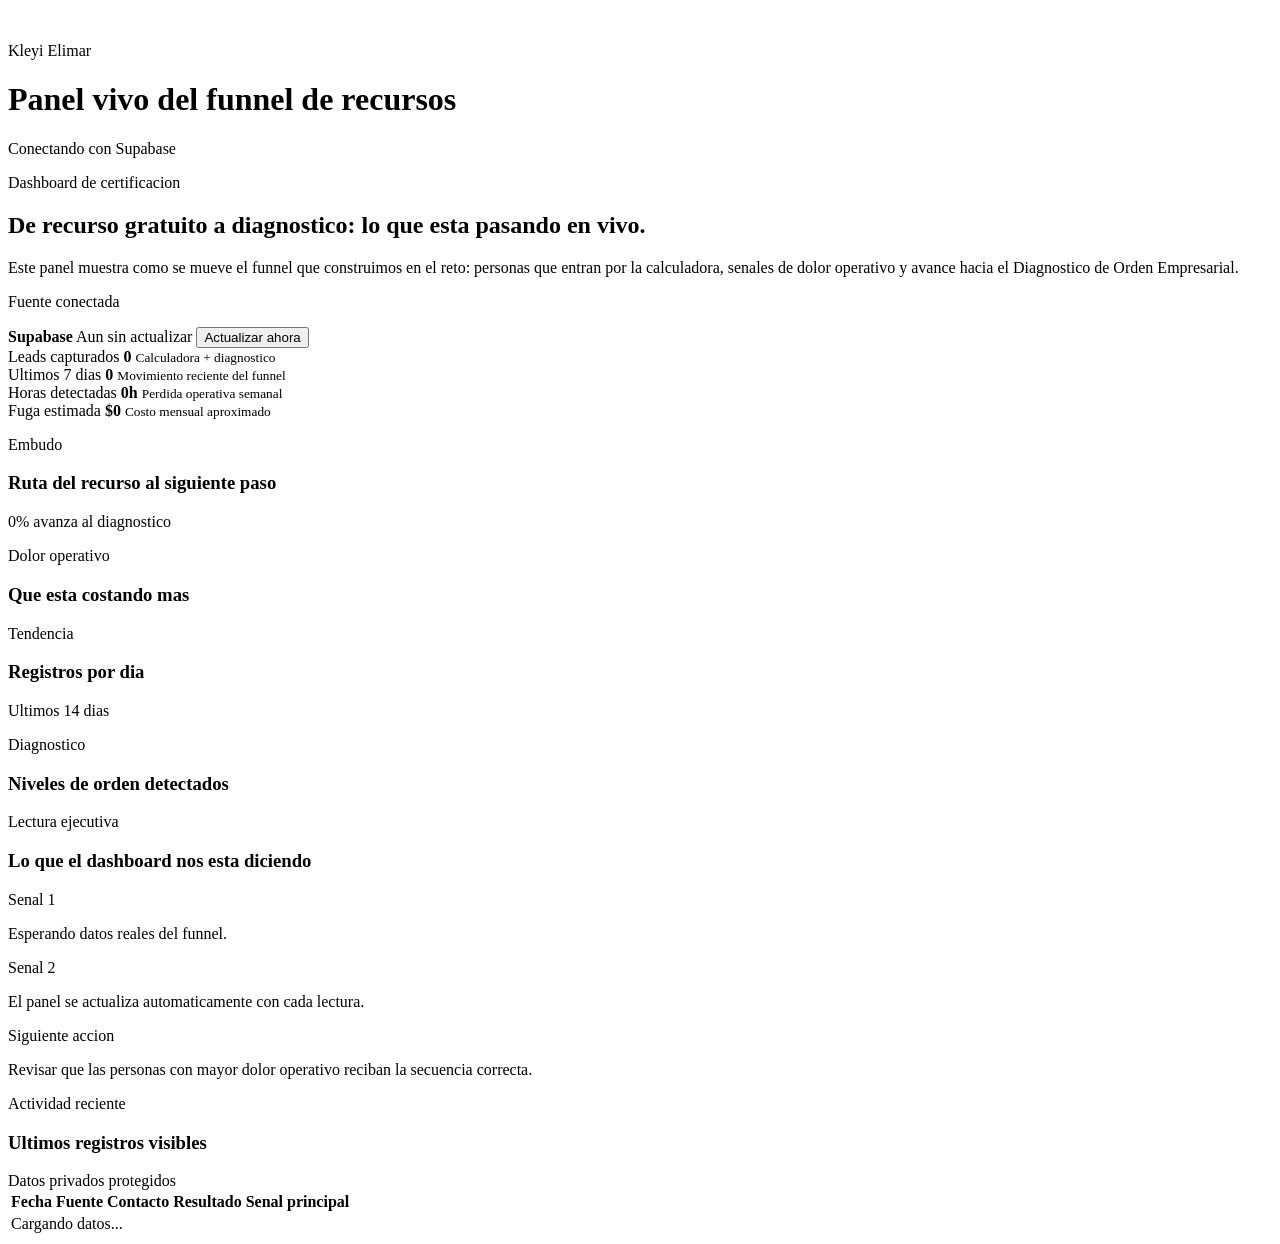
==== dashboard-funnel-kleyi/index.html @ 6739de08 "Add live funnel dashboard page" ====
<!doctype html>
<html lang="es">
  <head>
    <meta charset="utf-8" />
    <meta name="viewport" content="width=device-width, initial-scale=1" />
    <title>Dashboard Vivo | Funnel de Recursos Kleyi Elimar</title>
    <meta
      name="description"
      content="Dashboard vivo del funnel de recursos de Kleyi Elimar conectado a Supabase."
    />
    <link rel="stylesheet" href="./styles.css" />
  </head>
  <body>
    <div class="app-shell">
      <header class="topbar">
        <div class="brand-lockup">
          <img src="./assets/kleyi-icon.svg" alt="" class="brand-mark" />
          <div>
            <p class="eyebrow">Kleyi Elimar</p>
            <h1>Panel vivo del funnel de recursos</h1>
          </div>
        </div>
        <div class="status-pill" id="connectionStatus">
          <span class="status-dot"></span>
          Conectando con Supabase
        </div>
      </header>

      <main>
        <section class="intro-grid" aria-labelledby="dashboard-title">
          <div>
            <p class="section-kicker">Dashboard de certificacion</p>
            <h2 id="dashboard-title">De recurso gratuito a diagnostico: lo que esta pasando en vivo.</h2>
            <p class="intro-copy">
              Este panel muestra como se mueve el funnel que construimos en el reto:
              personas que entran por la calculadora, senales de dolor operativo y avance
              hacia el Diagnostico de Orden Empresarial.
            </p>
          </div>
          <div class="refresh-panel">
            <p>Fuente conectada</p>
            <strong>Supabase</strong>
            <span id="lastUpdated">Aun sin actualizar</span>
            <button type="button" id="refreshButton">Actualizar ahora</button>
          </div>
        </section>

        <section class="kpi-grid" aria-label="Metricas principales">
          <article class="kpi-card">
            <span class="kpi-label">Leads capturados</span>
            <strong id="totalLeads">0</strong>
            <small>Calculadora + diagnostico</small>
          </article>
          <article class="kpi-card accent">
            <span class="kpi-label">Ultimos 7 dias</span>
            <strong id="recentLeads">0</strong>
            <small>Movimiento reciente del funnel</small>
          </article>
          <article class="kpi-card">
            <span class="kpi-label">Horas detectadas</span>
            <strong id="weeklyHours">0h</strong>
            <small>Perdida operativa semanal</small>
          </article>
          <article class="kpi-card">
            <span class="kpi-label">Fuga estimada</span>
            <strong id="monthlyCost">$0</strong>
            <small>Costo mensual aproximado</small>
          </article>
        </section>

        <section class="content-grid">
          <article class="panel wide">
            <div class="panel-heading">
              <div>
                <p class="section-kicker">Embudo</p>
                <h3>Ruta del recurso al siguiente paso</h3>
              </div>
              <span class="panel-note" id="conversionRate">0% avanza al diagnostico</span>
            </div>
            <div class="funnel" id="funnelChart" aria-label="Embudo del funnel"></div>
          </article>

          <article class="panel">
            <div class="panel-heading">
              <div>
                <p class="section-kicker">Dolor operativo</p>
                <h3>Que esta costando mas</h3>
              </div>
            </div>
            <div class="signal-list" id="painSignals"></div>
          </article>
        </section>

        <section class="content-grid">
          <article class="panel">
            <div class="panel-heading">
              <div>
                <p class="section-kicker">Tendencia</p>
                <h3>Registros por dia</h3>
              </div>
              <span class="panel-note">Ultimos 14 dias</span>
            </div>
            <div class="bar-chart" id="dailyChart" aria-label="Registros diarios"></div>
          </article>

          <article class="panel">
            <div class="panel-heading">
              <div>
                <p class="section-kicker">Diagnostico</p>
                <h3>Niveles de orden detectados</h3>
              </div>
            </div>
            <div class="level-chart" id="levelChart"></div>
          </article>
        </section>

        <section class="panel">
          <div class="panel-heading">
            <div>
              <p class="section-kicker">Lectura ejecutiva</p>
              <h3>Lo que el dashboard nos esta diciendo</h3>
            </div>
          </div>
          <div class="insight-grid">
            <div>
              <span>Senal 1</span>
              <p id="insightOne">Esperando datos reales del funnel.</p>
            </div>
            <div>
              <span>Senal 2</span>
              <p id="insightTwo">El panel se actualiza automaticamente con cada lectura.</p>
            </div>
            <div>
              <span>Siguiente accion</span>
              <p id="insightThree">Revisar que las personas con mayor dolor operativo reciban la secuencia correcta.</p>
            </div>
          </div>
        </section>

        <section class="panel">
          <div class="panel-heading">
            <div>
              <p class="section-kicker">Actividad reciente</p>
              <h3>Ultimos registros visibles</h3>
            </div>
            <span class="panel-note">Datos privados protegidos</span>
          </div>
          <div class="table-wrap">
            <table>
              <thead>
                <tr>
                  <th>Fecha</th>
                  <th>Fuente</th>
                  <th>Contacto</th>
                  <th>Resultado</th>
                  <th>Senal principal</th>
                </tr>
              </thead>
              <tbody id="recentTable">
                <tr>
                  <td colspan="5">Cargando datos...</td>
                </tr>
              </tbody>
            </table>
          </div>
        </section>
      </main>
    </div>

    <script src="./app.js" defer></script>
  </body>
</html>
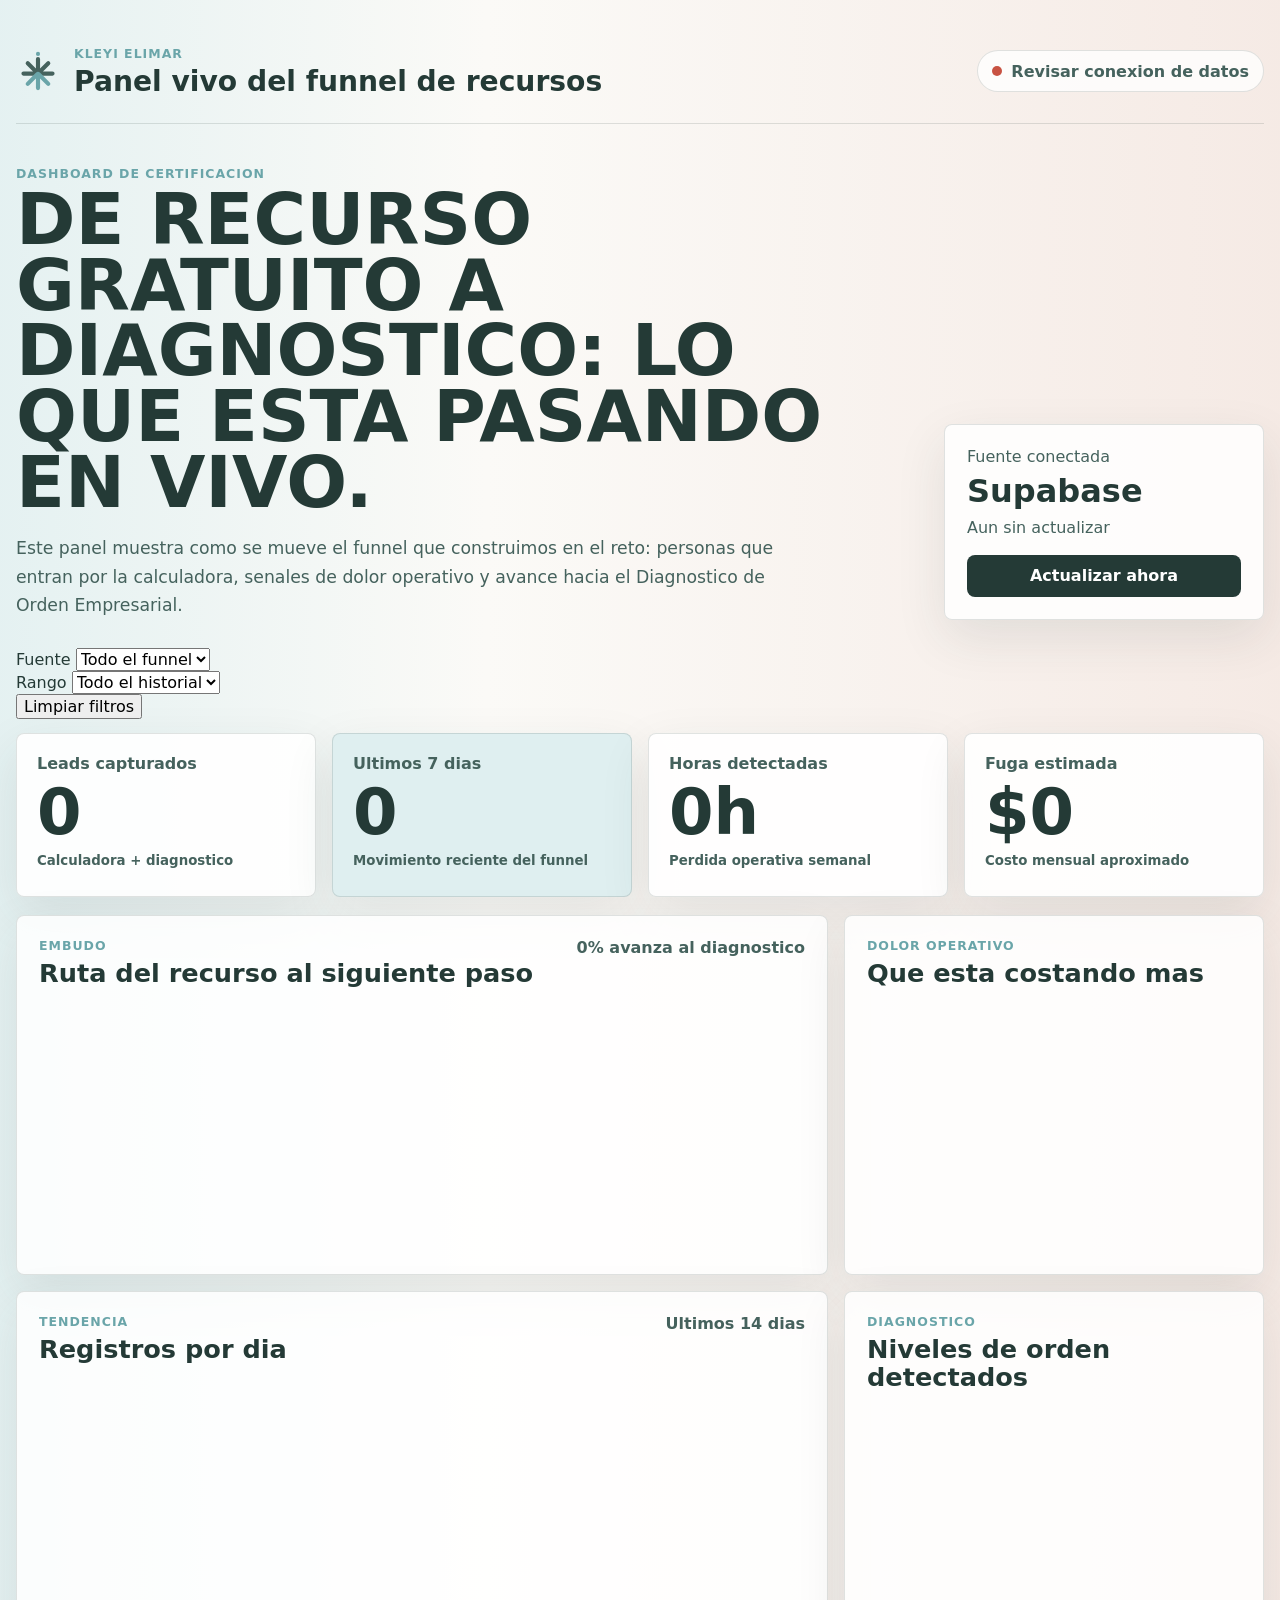
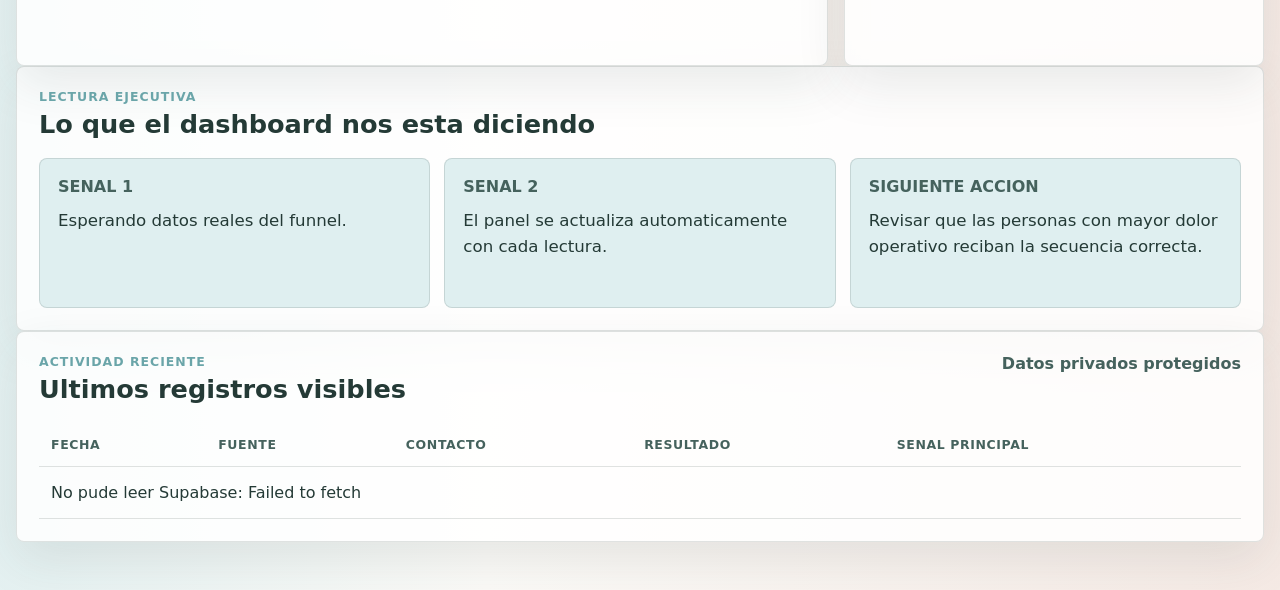
==== commit f897cff7: "Add dashboard filters and sortable table markup" ====
--- a/dashboard-funnel-kleyi/index.html
+++ b/dashboard-funnel-kleyi/index.html
@@ -43,6 +43,27 @@
             <span id="lastUpdated">Aun sin actualizar</span>
             <button type="button" id="refreshButton">Actualizar ahora</button>
           </div>
+        </section>
+
+        <section class="filter-panel" aria-label="Filtros del dashboard">
+          <div class="filter-group">
+            <label for="sourceFilter">Fuente</label>
+            <select id="sourceFilter">
+              <option value="all">Todo el funnel</option>
+              <option value="Calculadora">Calculadora</option>
+              <option value="Diagnostico">Diagnostico</option>
+            </select>
+          </div>
+          <div class="filter-group">
+            <label for="rangeFilter">Rango</label>
+            <select id="rangeFilter">
+              <option value="all">Todo el historial</option>
+              <option value="7">Ultimos 7 dias</option>
+              <option value="14">Ultimos 14 dias</option>
+              <option value="30">Ultimos 30 dias</option>
+            </select>
+          </div>
+          <button type="button" id="resetFilters">Limpiar filtros</button>
         </section>
 
         <section class="kpi-grid" aria-label="Metricas principales">
@@ -149,11 +170,11 @@
             <table>
               <thead>
                 <tr>
-                  <th>Fecha</th>
-                  <th>Fuente</th>
-                  <th>Contacto</th>
-                  <th>Resultado</th>
-                  <th>Senal principal</th>
+                  <th data-sort="date">Fecha</th>
+                  <th data-sort="source">Fuente</th>
+                  <th data-sort="contact">Contacto</th>
+                  <th data-sort="level">Resultado</th>
+                  <th data-sort="signal">Senal principal</th>
                 </tr>
               </thead>
               <tbody id="recentTable">
--- a/dashboard-funnel-kleyi/styles.css
+++ b/dashboard-funnel-kleyi/styles.css
@@ -0,0 +1,451 @@
+:root {
+  --ink: #243a36;
+  --ink-soft: #45625d;
+  --teal: #6aa5a9;
+  --mint: #dfeff0;
+  --paper: #fbfaf7;
+  --cream: #f6f0e6;
+  --coral: #c86444;
+  --rose: #efd9d1;
+  --line: rgba(36, 58, 54, 0.14);
+  --shadow: 0 18px 50px rgba(36, 58, 54, 0.1);
+  --radius: 8px;
+}
+
+* {
+  box-sizing: border-box;
+}
+
+body {
+  margin: 0;
+  font-family:
+    Inter, ui-sans-serif, system-ui, -apple-system, BlinkMacSystemFont, "Segoe UI",
+    sans-serif;
+  color: var(--ink);
+  background:
+    linear-gradient(90deg, rgba(223, 239, 240, 0.8), rgba(251, 250, 247, 0.9) 38%, rgba(239, 217, 209, 0.48)),
+    var(--paper);
+}
+
+button,
+input,
+select {
+  font: inherit;
+}
+
+.app-shell {
+  width: min(1480px, calc(100% - 32px));
+  margin: 0 auto;
+  padding: 28px 0 48px;
+}
+
+.topbar {
+  display: flex;
+  align-items: center;
+  justify-content: space-between;
+  gap: 18px;
+  padding: 18px 0 26px;
+  border-bottom: 1px solid var(--line);
+}
+
+.brand-lockup {
+  display: flex;
+  align-items: center;
+  gap: 14px;
+}
+
+.brand-mark {
+  width: 44px;
+  height: 44px;
+}
+
+.eyebrow,
+.section-kicker {
+  margin: 0 0 6px;
+  color: var(--teal);
+  font-size: 0.78rem;
+  font-weight: 800;
+  letter-spacing: 0.08em;
+  text-transform: uppercase;
+}
+
+h1,
+h2,
+h3,
+p {
+  margin-top: 0;
+}
+
+h1 {
+  margin-bottom: 0;
+  font-size: clamp(1.4rem, 2.2vw, 2rem);
+  line-height: 1.05;
+}
+
+h2 {
+  max-width: 840px;
+  margin-bottom: 18px;
+  font-size: clamp(2.4rem, 5.6vw, 5.8rem);
+  line-height: 0.92;
+  text-transform: uppercase;
+}
+
+h3 {
+  margin-bottom: 0;
+  font-size: clamp(1.25rem, 2vw, 1.65rem);
+  line-height: 1.1;
+}
+
+.status-pill {
+  display: inline-flex;
+  align-items: center;
+  gap: 9px;
+  min-height: 42px;
+  padding: 10px 14px;
+  border: 1px solid var(--line);
+  border-radius: 999px;
+  background: rgba(255, 255, 255, 0.78);
+  color: var(--ink-soft);
+  font-weight: 800;
+  white-space: nowrap;
+}
+
+.status-dot {
+  width: 10px;
+  height: 10px;
+  border-radius: 999px;
+  background: #d9a441;
+}
+
+.status-pill.is-live .status-dot {
+  background: #4f9d69;
+}
+
+.status-pill.is-error .status-dot {
+  background: #c85242;
+}
+
+.intro-grid {
+  display: grid;
+  grid-template-columns: minmax(0, 1fr) 320px;
+  gap: 28px;
+  align-items: end;
+  padding: 42px 0 28px;
+}
+
+.intro-copy {
+  max-width: 760px;
+  margin-bottom: 0;
+  color: var(--ink-soft);
+  font-size: 1.08rem;
+  line-height: 1.65;
+}
+
+.refresh-panel,
+.panel,
+.kpi-card {
+  border: 1px solid var(--line);
+  border-radius: var(--radius);
+  background: rgba(255, 255, 255, 0.84);
+  box-shadow: var(--shadow);
+}
+
+.refresh-panel {
+  padding: 22px;
+}
+
+.refresh-panel p,
+.refresh-panel span {
+  display: block;
+  margin: 0;
+  color: var(--ink-soft);
+}
+
+.refresh-panel strong {
+  display: block;
+  margin: 6px 0 8px;
+  font-size: 2rem;
+}
+
+.refresh-panel button {
+  width: 100%;
+  min-height: 42px;
+  margin-top: 18px;
+  border: 0;
+  border-radius: var(--radius);
+  background: var(--ink);
+  color: white;
+  font-weight: 800;
+  cursor: pointer;
+}
+
+.kpi-grid {
+  display: grid;
+  grid-template-columns: repeat(4, minmax(0, 1fr));
+  gap: 16px;
+  margin: 14px 0 18px;
+}
+
+.kpi-card {
+  min-height: 164px;
+  padding: 20px;
+  background: rgba(255, 255, 255, 0.9);
+}
+
+.kpi-card.accent {
+  background: var(--mint);
+}
+
+.kpi-label {
+  display: block;
+  color: var(--ink-soft);
+  font-weight: 800;
+}
+
+.kpi-card strong {
+  display: block;
+  margin: 10px 0 8px;
+  font-size: clamp(2.5rem, 5vw, 4.4rem);
+  line-height: 0.92;
+}
+
+.kpi-card small,
+.panel-note {
+  color: var(--ink-soft);
+  font-weight: 700;
+}
+
+.content-grid {
+  display: grid;
+  grid-template-columns: minmax(0, 1.45fr) minmax(340px, 0.75fr);
+  gap: 16px;
+  margin-top: 16px;
+}
+
+.panel {
+  padding: 22px;
+}
+
+.panel.wide {
+  min-height: 360px;
+}
+
+.panel-heading {
+  display: flex;
+  align-items: flex-start;
+  justify-content: space-between;
+  gap: 16px;
+  margin-bottom: 20px;
+}
+
+.funnel {
+  display: grid;
+  gap: 12px;
+}
+
+.funnel-row {
+  display: grid;
+  grid-template-columns: 190px minmax(0, 1fr) 90px;
+  gap: 14px;
+  align-items: center;
+}
+
+.funnel-label {
+  color: var(--ink-soft);
+  font-weight: 800;
+}
+
+.funnel-track {
+  height: 40px;
+  overflow: hidden;
+  border: 1px solid var(--line);
+  border-radius: var(--radius);
+  background: var(--cream);
+}
+
+.funnel-fill {
+  min-width: 4px;
+  height: 100%;
+  border-radius: inherit;
+  background: var(--ink-soft);
+}
+
+.funnel-count {
+  text-align: right;
+  font-size: 1.35rem;
+  font-weight: 900;
+}
+
+.signal-list,
+.level-chart {
+  display: grid;
+  gap: 12px;
+}
+
+.signal-item,
+.level-row {
+  border: 1px solid var(--line);
+  border-radius: var(--radius);
+  padding: 14px;
+  background: rgba(246, 240, 230, 0.6);
+}
+
+.signal-item strong,
+.level-row strong {
+  display: block;
+  margin-bottom: 6px;
+}
+
+.meter {
+  height: 9px;
+  overflow: hidden;
+  border-radius: 999px;
+  background: rgba(69, 98, 93, 0.14);
+}
+
+.meter span {
+  display: block;
+  height: 100%;
+  border-radius: inherit;
+  background: var(--coral);
+}
+
+.bar-chart {
+  display: grid;
+  grid-template-columns: repeat(14, minmax(24px, 1fr));
+  align-items: end;
+  gap: 8px;
+  min-height: 260px;
+  padding-top: 12px;
+}
+
+.bar {
+  display: grid;
+  align-items: end;
+  gap: 8px;
+  min-height: 220px;
+}
+
+.bar span {
+  display: block;
+  min-height: 4px;
+  border-radius: 6px 6px 0 0;
+  background: linear-gradient(180deg, var(--teal), var(--ink-soft));
+}
+
+.bar small {
+  color: var(--ink-soft);
+  font-size: 0.72rem;
+  font-weight: 800;
+  text-align: center;
+}
+
+.insight-grid {
+  display: grid;
+  grid-template-columns: repeat(3, minmax(0, 1fr));
+  gap: 14px;
+}
+
+.insight-grid div {
+  min-height: 150px;
+  padding: 18px;
+  border: 1px solid var(--line);
+  border-radius: var(--radius);
+  background: var(--mint);
+}
+
+.insight-grid span {
+  display: block;
+  margin-bottom: 12px;
+  color: var(--ink-soft);
+  font-weight: 900;
+  text-transform: uppercase;
+}
+
+.insight-grid p {
+  margin-bottom: 0;
+  font-size: 1.04rem;
+  line-height: 1.55;
+}
+
+.table-wrap {
+  overflow-x: auto;
+}
+
+table {
+  width: 100%;
+  border-collapse: collapse;
+  min-width: 780px;
+}
+
+th,
+td {
+  padding: 14px 12px;
+  border-bottom: 1px solid var(--line);
+  text-align: left;
+  vertical-align: top;
+}
+
+th {
+  color: var(--ink-soft);
+  font-size: 0.78rem;
+  letter-spacing: 0.05em;
+  text-transform: uppercase;
+}
+
+td {
+  line-height: 1.45;
+}
+
+.empty-state {
+  border: 1px dashed rgba(69, 98, 93, 0.35);
+  border-radius: var(--radius);
+  padding: 20px;
+  color: var(--ink-soft);
+  background: rgba(255, 255, 255, 0.55);
+}
+
+@media (max-width: 980px) {
+  .topbar,
+  .panel-heading {
+    align-items: flex-start;
+    flex-direction: column;
+  }
+
+  .intro-grid,
+  .content-grid,
+  .insight-grid {
+    grid-template-columns: 1fr;
+  }
+
+  .kpi-grid {
+    grid-template-columns: repeat(2, minmax(0, 1fr));
+  }
+}
+
+@media (max-width: 640px) {
+  .app-shell {
+    width: min(100% - 22px, 1480px);
+    padding-top: 12px;
+  }
+
+  h2 {
+    font-size: 2.35rem;
+  }
+
+  .kpi-grid {
+    grid-template-columns: 1fr;
+  }
+
+  .funnel-row {
+    grid-template-columns: 1fr;
+  }
+
+  .funnel-count {
+    text-align: left;
+  }
+
+  .bar-chart {
+    gap: 5px;
+  }
+}
